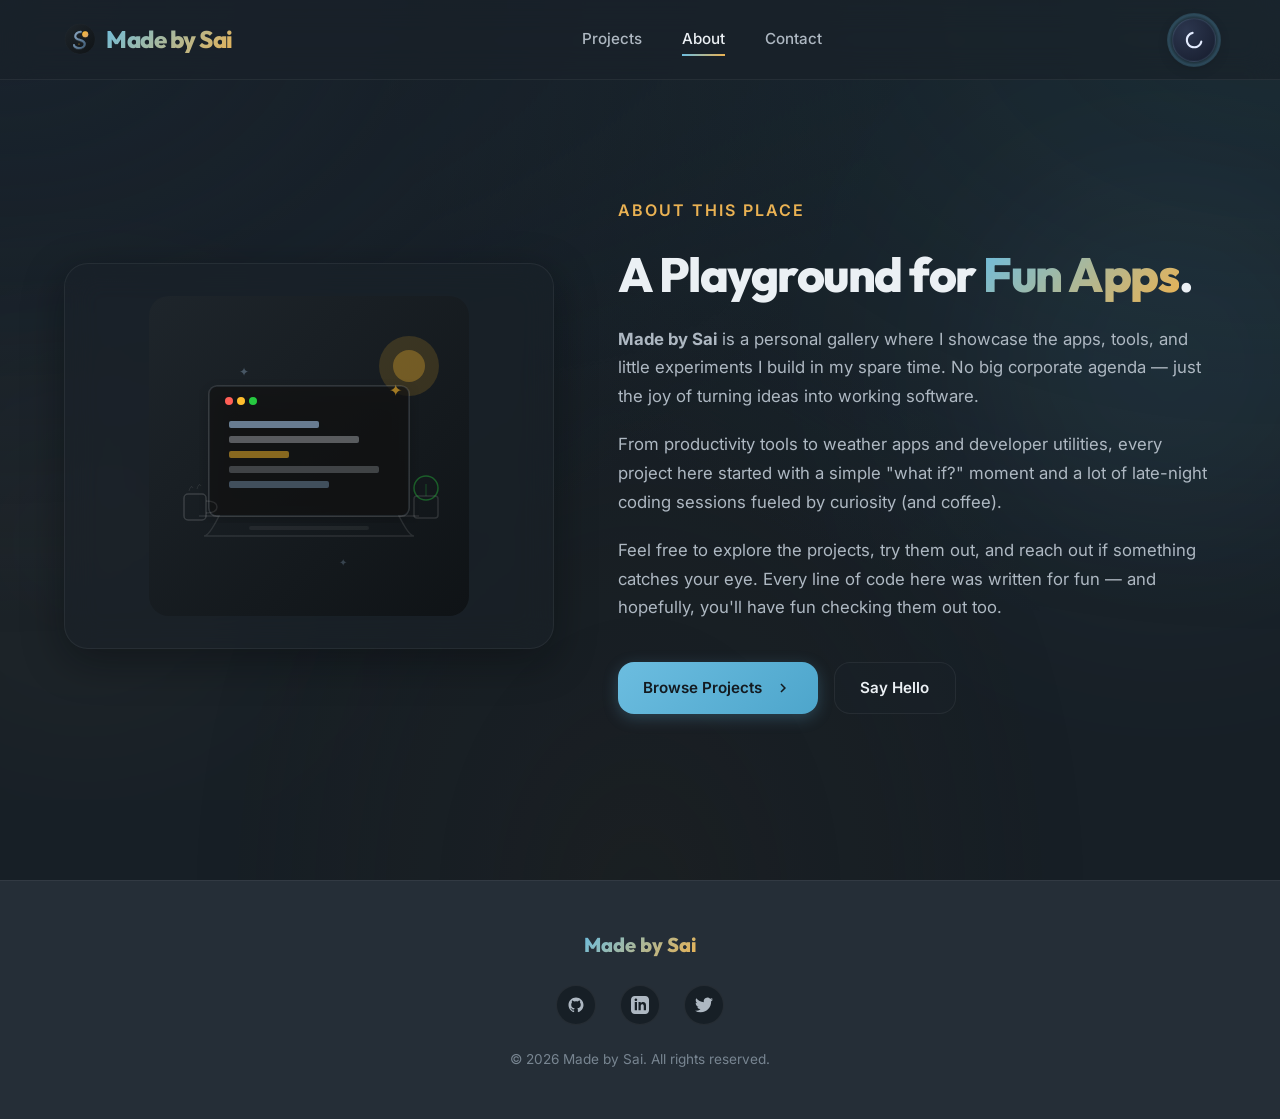
==== about.html @ c378330e "Initial commit: portfolio site" ====
<!DOCTYPE html>
<html lang="en">
<head>
  <meta charset="UTF-8">
  <meta name="viewport" content="width=device-width, initial-scale=1.0">
  <title>About | Made by Sai</title>
  <meta name="description" content="Made by Sai is a personal showcase gallery of fun apps, tools, and experiments built by Sai for the love of creating.">
  <meta name="keywords" content="about Sai, developer, fun apps, indie developer, made by sai, project showcase">
  
  <!-- Open Graph / Facebook -->
  <meta property="og:type" content="website">
  <meta property="og:url" content="https://madebysai.com/about.html">
  <meta property="og:title" content="About | Made by Sai">
  <meta property="og:description" content="Made by Sai is a personal showcase gallery of fun apps, tools, and experiments built by Sai for the love of creating.">
  <meta property="og:image" content="https://madebysai.com/assets/logo.svg">

  <!-- Twitter -->
  <meta name="twitter:card" content="summary_large_image">
  <meta name="twitter:url" content="https://madebysai.com/about.html">
  <meta name="twitter:title" content="About | Made by Sai">
  <meta name="twitter:description" content="Made by Sai is a personal showcase gallery of fun apps, tools, and experiments built by Sai for the love of creating.">
  <meta name="twitter:image" content="https://madebysai.com/assets/logo.svg">
  
  <!-- Favicon -->
  <link rel="icon" type="image/svg+xml" href="favicon.svg">
  
  <!-- CSS Stylesheets -->
  <link rel="stylesheet" href="css/variables.css">
  <link rel="stylesheet" href="css/global.css">
  <link rel="stylesheet" href="css/animations.css">
  <link rel="stylesheet" href="css/about.css">
</head>
<body>

  <!-- Sticky Glassmorphic Navbar -->
  <header class="navbar">
    <div class="container navbar-container">
      <a href="index.html" class="logo" id="nav-logo">
        <img class="nav-logo-img" src="assets/logo.svg" alt="Made by Sai Logo">
        <span>Made by Sai</span>
      </a>
      
      <!-- Navigation Links -->
      <nav class="nav-links" id="nav-links">
        <a href="index.html" class="nav-link" id="home-link">Projects</a>
        <a href="about.html" class="nav-link active" id="about-link">About</a>
        <a href="contact.html" class="nav-link" id="contact-link">Contact</a>
      </nav>
      
      <!-- Navigation Actions -->
      <div class="nav-actions">
        <button class="theme-toggle-btn" id="theme-toggle" aria-label="Toggle Theme">
          <svg class="sun-icon" viewBox="0 0 24 24">
            <path d="M12 7c-2.76 0-5 2.24-5 5s2.24 5 5 5 5-2.24 5-5-2.24-5-5-5zM2 13h2c.55 0 1-.45 1-1s-.45-1-1-1H2c-.55 0-1 .45-1 1s.45 1 1 1zm18 0h2c.55 0 1-.45 1-1s-.45-1-1-1h-2c-.55 0-1 .45-1 1s.45 1 1 1zM11 2v2c0 .55.45 1 1 1s1-.45 1-1V2c0-.55-.45-1-1-1s-1 .45-1 1zm0 18v2c0 .55.45 1 1 1s1-.45 1-1v-2c0-.55-.45-1-1-1s-1 .45-1 1zM5.99 4.58c-.39-.39-1.03-.39-1.41 0s-.39 1.03 0 1.41l1.06 1.06c.39.39 1.03.39 1.41 0s.39-1.03 0-1.41L5.99 4.58zm12.37 12.37c-.39-.39-1.03-.39-1.41 0s-.39 1.03 0 1.41l1.06 1.06c.39.39 1.03.39 1.41 0s.39-1.03 0-1.41l-1.06-1.06zm1.06-12.37c-.39-.39-1.03-.39-1.41 0l-1.06 1.06c-.39.39-.39 1.03 0 1.41s1.03.39 1.41 0l1.06-1.06c.39-.39.39-1.03 0-1.41zm-12.37 12.37c-.39-.39-1.03-.39-1.41 0l-1.06 1.06c-.39.39-.39 1.03 0 1.41s1.03.39 1.41 0l1.06-1.06c.39-.39.39-1.03 0-1.41z"/>
          </svg>
          <svg class="moon-icon" viewBox="0 0 24 24">
            <path d="M12.3 22h-.1c-5.5 0-10-4.5-10-10 0-4.7 3.3-8.8 8-9.8.7-.1 1.3.4 1.4 1.1.1.7-.4 1.3-1.1 1.4-3.4.7-5.8 3.7-5.8 7.3 0 4.1 3.4 7.5 7.5 7.5 3.6 0 6.6-2.4 7.3-5.8.1-.7.8-1.2 1.4-1.1.7.1 1.2.8 1.1 1.4-.9 4.7-5 8-9.7 8z"/>
          </svg>
        </button>
        
        <button class="menu-toggle" id="menu-toggle" aria-label="Open Mobile Menu">
          <span></span>
          <span></span>
          <span></span>
        </button>
      </div>
    </div>
  </header>

  <!-- About Section -->
  <section class="about-section">
    <div class="storm-glow about-glow-1"></div>
    <div class="storm-glow about-glow-2"></div>

    <div class="container about-grid">
      
      <!-- Left: Workstation Visual -->
      <div class="about-visual-card reveal">
        <svg xmlns="http://www.w3.org/2000/svg" viewBox="0 0 320 320">
          <defs>
            <linearGradient id="ab-grad" x1="0%" y1="0%" x2="100%" y2="100%">
              <stop offset="0%" stop-color="#1e252b" />
              <stop offset="100%" stop-color="#0f1316" />
            </linearGradient>
            <filter id="ab-shadow" x="-5%" y="-5%" width="110%" height="110%">
              <feDropShadow dx="0" dy="6" stdDeviation="10" flood-opacity="0.3"/>
            </filter>
          </defs>
          <!-- Base -->
          <rect width="320" height="320" rx="20" fill="url(#ab-grad)" />
          <circle cx="260" cy="70" r="30" fill="#fdbb2d" opacity="0.15" />
          <circle cx="260" cy="70" r="16" fill="#fdbb2d" opacity="0.3" />
          
          <!-- Laptop body -->
          <g filter="url(#ab-shadow)">
            <rect x="60" y="90" width="200" height="130" rx="8" fill="rgba(10, 15, 20, 0.7)" stroke="rgba(255,255,255,0.12)" stroke-width="1.5" />
            <circle cx="80" cy="105" r="4" fill="#ff5f56" />
            <circle cx="92" cy="105" r="4" fill="#ffbd2e" />
            <circle cx="104" cy="105" r="4" fill="#27c93f" />
            
            <!-- Code Lines -->
            <rect x="80" y="125" width="90" height="7" rx="2" fill="#8da9c4" opacity="0.7" />
            <rect x="80" y="140" width="130" height="7" rx="2" fill="white" opacity="0.3" />
            <rect x="80" y="155" width="60" height="7" rx="2" fill="#fdbb2d" opacity="0.5" />
            <rect x="80" y="170" width="150" height="7" rx="2" fill="white" opacity="0.2" />
            <rect x="80" y="185" width="100" height="7" rx="2" fill="#8da9c4" opacity="0.4" />
          </g>
          
          <!-- Laptop Base / Keyboard -->
          <path d="M 50,220 L 70,220 Q 60,240 55,240 L 265,240 Q 260,240 250,220 L 270,220" fill="none" stroke="rgba(255,255,255,0.1)" stroke-width="1.5" />
          <rect x="100" y="230" width="120" height="4" rx="2" fill="rgba(255,255,255,0.06)" />
          
          <!-- Coffee mug -->
          <rect x="35" y="198" width="22" height="26" rx="4" fill="none" stroke="rgba(255,255,255,0.15)" stroke-width="1.5" />
          <path d="M 57,205 Q 68,205 68,211 Q 68,217 57,217" fill="none" stroke="rgba(255,255,255,0.1)" stroke-width="1.5" />
          <!-- Steam lines -->
          <path d="M 40,195 Q 42,188 44,192" fill="none" stroke="rgba(255,255,255,0.08)" stroke-width="1" />
          <path d="M 48,193 Q 50,186 52,190" fill="none" stroke="rgba(255,255,255,0.08)" stroke-width="1" />
          
          <!-- Plant pot -->
          <rect x="265" y="200" width="24" height="22" rx="3" fill="none" stroke="rgba(255,255,255,0.12)" stroke-width="1.5" />
          <circle cx="277" cy="192" r="12" fill="none" stroke="#27c93f" stroke-width="1.5" opacity="0.4" />
          <line x1="277" y1="200" x2="277" y2="188" stroke="#27c93f" stroke-width="1" opacity="0.3" />
          
          <!-- Fun sparkle stars -->
          <text x="240" y="100" font-family="'Outfit', sans-serif" font-size="16" fill="#fdbb2d" opacity="0.6">✦</text>
          <text x="90" y="80" font-family="'Outfit', sans-serif" font-size="12" fill="#8da9c4" opacity="0.4">✦</text>
          <text x="190" y="270" font-family="'Outfit', sans-serif" font-size="10" fill="#8da9c4" opacity="0.3">✦</text>
        </svg>
      </div>
      
      <!-- Right: Text Content -->
      <div class="about-content-card reveal reveal-delay-1">
        <p class="about-pretitle">About This Place</p>
        <h1 class="about-title">A Playground for <span>Fun Apps</span>.</h1>
        <div class="about-text">
          <p>
            <strong>Made by Sai</strong> is a personal gallery where I showcase the apps, tools, and little experiments I build in my spare time. No big corporate agenda &mdash; just the joy of turning ideas into working software.
          </p>
          <p>
            From productivity tools to weather apps and developer utilities, every project here started with a simple "what if?" moment and a lot of late-night coding sessions fueled by curiosity (and coffee).
          </p>
          <p>
            Feel free to explore the projects, try them out, and reach out if something catches your eye. Every line of code here was written for fun &mdash; and hopefully, you'll have fun checking them out too.
          </p>
        </div>
        <div class="about-ctas">
          <a href="index.html" class="btn btn-primary btn-magnetic" id="btn-browse">
            Browse Projects
            <svg viewBox="0 0 24 24"><path d="M10 6L8.59 7.41 13.17 12l-4.58 4.59L10 18l6-6z"/></svg>
          </a>
          <a href="contact.html" class="btn btn-secondary btn-magnetic" id="btn-say-hi">Say Hello</a>
        </div>
      </div>
      
    </div>
  </section>

  <!-- Footer -->
  <footer class="footer">
    <div class="container footer-container">
      <div class="footer-logo">
        <span>Made by Sai</span>
      </div>
      <div class="footer-socials">
        <a href="https://github.com" class="social-link" target="_blank" rel="noopener noreferrer" aria-label="GitHub">
          <svg viewBox="0 0 24 24"><path d="M12 2C6.477 2 2 6.477 2 12c0 4.42 2.865 8.166 6.839 9.489.5.092.682-.217.682-.482 0-.237-.008-.866-.013-1.7-2.782.603-3.369-1.34-3.369-1.34-.454-1.156-1.11-1.464-1.11-1.464-.908-.62.069-.608.069-.608 1.003.07 1.531 1.03 1.531 1.03.892 1.529 2.341 1.087 2.91.831.092-.646.35-1.086.636-1.336-2.22-.253-4.555-1.11-4.555-4.943 0-1.091.39-1.984 1.029-2.683-.103-.253-.446-1.27.098-2.647 0 0 .84-.269 2.75 1.025A9.564 9.564 0 0112 6.844c.85.004 1.705.115 2.504.337 1.909-1.294 2.747-1.025 2.747-1.025.546 1.377.203 2.394.1 2.647.64.699 1.028 1.592 1.028 2.683 0 3.842-2.339 4.687-4.566 4.935.359.309.678.919.678 1.852 0 1.336-.012 2.415-.012 2.743 0 .267.18.579.688.481C19.137 20.162 22 16.418 22 12c0-5.523-4.523-10-10-10z"/></svg>
        </a>
        <a href="https://linkedin.com" class="social-link" target="_blank" rel="noopener noreferrer" aria-label="LinkedIn">
          <svg viewBox="0 0 24 24"><path d="M19 0h-14c-2.761 0-5 2.239-5 5v14c0 2.761 2.239 5 5 5h14c2.762 0 5-2.239 5-5v-14c0-2.761-2.238-5-5-5zm-11 19h-3v-11h3v11zm-1.5-12.268c-.966 0-1.75-.779-1.75-1.75s.784-1.75 1.75-1.75 1.75.779 1.75 1.75-.784 1.75-1.75 1.75zm13.5 12.268h-3v-5.604c0-3.368-4-3.113-4 0v5.604h-3v-11h3v1.765c1.396-2.586 7-2.777 7 2.476v6.759z"/></svg>
        </a>
        <a href="https://twitter.com" class="social-link" target="_blank" rel="noopener noreferrer" aria-label="Twitter">
          <svg viewBox="0 0 24 24"><path d="M23.953 4.57a10 10 0 01-2.825.775 4.958 4.958 0 002.163-2.723c-.951.555-2.005.959-3.127 1.184a4.92 4.92 0 00-8.384 4.482C7.69 8.095 4.067 6.13 1.64 3.162a4.822 4.822 0 00-.666 2.475c0 1.71.87 3.213 2.188 4.096a4.904 4.904 0 01-2.228-.616v.06a4.923 4.923 0 003.946 4.827 4.996 4.996 0 01-2.212.085 4.936 4.936 0 004.604 3.417 9.867 9.867 0 01-6.102 2.105c-.39 0-.779-.023-1.17-.067a13.995 13.995 0 007.557 2.209c9.053 0 13.998-7.496 13.998-13.985 0-.21 0-.42-.015-.63A9.935 9.935 0 0024 4.59z"/></svg>
        </a>
      </div>
      <p class="copyright">&copy; <span id="current-year">2026</span> Made by Sai. All rights reserved.</p>
    </div>
  </footer>

  <!-- Scripts -->
  <script type="module" src="js/main.js"></script>
  <script>
    document.getElementById('current-year').textContent = new Date().getFullYear();
  </script>
</body>
</html>
---- css/variables.css ----
/* CSS Variables - Stormy Morning Design System */

:root {
  /* Fonts */
  --font-heading: 'Outfit', -apple-system, BlinkMacSystemFont, "Segoe UI", Roboto, Helvetica, Arial, sans-serif;
  --font-body: 'Inter', -apple-system, BlinkMacSystemFont, "Segoe UI", Roboto, Helvetica, Arial, sans-serif;

  /* Theme Defaults (Dark Stormy Morning - Primary) */
  --bg-primary-hsl: 210, 24%, 12%;
  --bg-secondary-hsl: 210, 20%, 18%;
  --bg-tertiary-hsl: 210, 16%, 22%;
  
  --bg-primary: hsl(var(--bg-primary-hsl));
  --bg-secondary: hsl(var(--bg-secondary-hsl));
  --bg-tertiary: hsl(var(--bg-tertiary-hsl));

  --text-primary: hsl(210, 30%, 94%);
  --text-secondary: hsl(210, 14%, 72%);
  --text-muted: hsl(210, 10%, 52%);

  /* Cool Steel Blue / Ice Blue */
  --accent-primary: hsl(198, 65%, 65%);
  --accent-primary-hover: hsl(198, 75%, 72%);
  --accent-primary-rgb: 104, 185, 227;

  /* Soft Warm Gold/Amber (Sun breaking through storm clouds) */
  --accent-secondary: hsl(38, 78%, 62%);
  --accent-secondary-hover: hsl(38, 88%, 68%);

  /* Glassmorphism Variables */
  --glass-bg: rgba(26, 33, 40, 0.55);
  --glass-border: rgba(255, 255, 255, 0.06);
  --glass-border-hover: rgba(255, 255, 255, 0.12);
  --glass-shadow: 0 12px 40px 0 rgba(4, 7, 10, 0.4);
  --glass-blur: 16px;

  /* Base Tokens */
  --radius-sm: 8px;
  --radius-md: 16px;
  --radius-lg: 24px;
  --radius-full: 9999px;

  --transition-fast: 0.2s cubic-bezier(0.4, 0, 0.2, 1);
  --transition-normal: 0.35s cubic-bezier(0.25, 0.8, 0.25, 1);
  --transition-slow: 0.6s cubic-bezier(0.16, 1, 0.3, 1);

  --max-width: 1200px;
}

/* Light Theme (Misty Foggy Morning) Override */
[data-theme="light"] {
  --bg-primary-hsl: 210, 30%, 95%;
  --bg-secondary-hsl: 210, 25%, 88%;
  --bg-tertiary-hsl: 210, 20%, 82%;

  --bg-primary: hsl(var(--bg-primary-hsl));
  --bg-secondary: hsl(var(--bg-secondary-hsl));
  --bg-tertiary: hsl(var(--bg-tertiary-hsl));

  --text-primary: hsl(210, 24%, 15%);
  --text-secondary: hsl(210, 16%, 35%);
  --text-muted: hsl(210, 10%, 50%);

  /* Steel Blue */
  --accent-primary: hsl(200, 70%, 42%);
  --accent-primary-hover: hsl(200, 80%, 35%);
  --accent-primary-rgb: 32, 115, 162;

  /* Muted Gold */
  --accent-secondary: hsl(35, 75%, 45%);
  --accent-secondary-hover: hsl(35, 85%, 38%);

  /* Glassmorphism Light Variables */
  --glass-bg: rgba(225, 232, 238, 0.65);
  --glass-border: rgba(0, 0, 0, 0.08);
  --glass-border-hover: rgba(0, 0, 0, 0.16);
  --glass-shadow: 0 12px 32px 0 rgba(15, 25, 35, 0.08);
  --glass-blur: 16px;
}
---- css/global.css ----
/* Global Styles - Made by Sai */

/* Import Fonts directly from Google Fonts */
@import url('https://fonts.googleapis.com/css2?family=Inter:wght@300;400;500;600&family=Outfit:wght@400;500;600;700;800&display=swap');

/* CSS Reset & General Base */
*, *::before, *::after {
  box-sizing: border-box;
  margin: 0;
  padding: 0;
}

html {
  scroll-behavior: smooth;
  font-size: 16px;
}

body {
  font-family: var(--font-body);
  background-color: var(--bg-primary);
  color: var(--text-primary);
  line-height: 1.6;
  overflow-x: hidden;
  position: relative;
  transition: background-color var(--transition-normal), color var(--transition-normal);
}

/* Background mesh textures for stormy vibe */
body::before {
  content: '';
  position: fixed;
  top: 0;
  left: 0;
  width: 100vw;
  height: 100vh;
  background-image: 
    radial-gradient(at 0% 0%, hsla(210, 30%, 15%, 0.8) 0px, transparent 50%),
    radial-gradient(at 100% 0%, hsla(198, 40%, 20%, 0.5) 0px, transparent 50%),
    radial-gradient(at 50% 100%, hsla(38, 20%, 12%, 0.3) 0px, transparent 50%);
  z-index: -1;
  pointer-events: none;
  opacity: 0.8;
  transition: background-image var(--transition-normal);
}

[data-theme="light"] body::before {
  background-image: 
    radial-gradient(at 0% 0%, hsla(210, 40%, 90%, 0.8) 0px, transparent 50%),
    radial-gradient(at 100% 0%, hsla(198, 40%, 85%, 0.6) 0px, transparent 50%),
    radial-gradient(at 50% 100%, hsla(38, 30%, 92%, 0.4) 0px, transparent 50%);
}

/* Scrollbar Customization */
::-webkit-scrollbar {
  width: 10px;
}

::-webkit-scrollbar-track {
  background: var(--bg-primary);
}

::-webkit-scrollbar-thumb {
  background: var(--bg-tertiary);
  border-radius: var(--radius-full);
  border: 2px solid var(--bg-primary);
}

::-webkit-scrollbar-thumb:hover {
  background: var(--text-muted);
}

/* Typography elements */
h1, h2, h3, h4, h5, h6 {
  font-family: var(--font-heading);
  color: var(--text-primary);
  font-weight: 700;
  line-height: 1.25;
}

a {
  color: var(--accent-primary);
  text-decoration: none;
  transition: color var(--transition-fast);
}

a:hover {
  color: var(--accent-primary-hover);
}

ul {
  list-style: none;
}

img {
  max-width: 100%;
  height: auto;
  display: block;
}

button, input, textarea, select {
  font-family: inherit;
  font-size: inherit;
  color: inherit;
  background: none;
  border: none;
  outline: none;
}

/* Grid Layout & Containers */
.container {
  max-width: var(--max-width);
  margin: 0 auto;
  padding: 0 1.5rem;
  width: 100%;
  position: relative;
}

/* Navigation Header */
.navbar {
  position: sticky;
  top: 0;
  left: 0;
  width: 100%;
  height: 80px;
  background-color: var(--glass-bg);
  border-bottom: 1px solid var(--glass-border);
  backdrop-filter: blur(var(--glass-blur));
  -webkit-backdrop-filter: blur(var(--glass-blur));
  z-index: 1000;
  display: flex;
  align-items: center;
  transition: background-color var(--transition-normal), border-color var(--transition-normal);
}

.navbar-container {
  display: flex;
  justify-content: space-between;
  align-items: center;
  height: 100%;
}

.logo {
  font-family: var(--font-heading);
  font-weight: 800;
  font-size: 1.5rem;
  letter-spacing: -0.5px;
  color: var(--text-primary);
  display: flex;
  align-items: center;
  gap: 0.65rem;
}

.nav-logo-img {
  height: 32px;
  width: 32px;
  display: block;
  transition: transform var(--transition-fast);
}

.logo:hover .nav-logo-img {
  transform: rotate(12deg) scale(1.08);
}

.logo span {
  background: linear-gradient(135deg, var(--accent-primary) 0%, var(--accent-secondary) 100%);
  -webkit-background-clip: text;
  -webkit-text-fill-color: transparent;
}

.nav-links {
  display: flex;
  align-items: center;
  gap: 2.5rem;
}

.nav-link {
  font-weight: 500;
  font-size: 0.95rem;
  color: var(--text-secondary);
  position: relative;
  padding: 0.25rem 0;
}

.nav-link:hover, .nav-link.active {
  color: var(--text-primary);
}

.nav-link::after {
  content: '';
  position: absolute;
  bottom: 0;
  left: 0;
  width: 100%;
  height: 2px;
  background: linear-gradient(90deg, var(--accent-primary), var(--accent-secondary));
  transform: scaleX(0);
  transform-origin: bottom right;
  transition: transform var(--transition-fast);
}

.nav-link:hover::after, .nav-link.active::after {
  transform: scaleX(1);
  transform-origin: bottom left;
}

/* Control Panel (Theme Toggle) */
.nav-actions {
  display: flex;
  align-items: center;
  gap: 1.25rem;
}

.theme-toggle-btn {
  position: relative;
  width: 44px;
  height: 44px;
  border-radius: 50%;
  border: 1px solid var(--glass-border);
  color: var(--text-primary);
  display: flex;
  align-items: center;
  justify-content: center;
  cursor: pointer;
  overflow: visible;
  -webkit-tap-highlight-color: transparent;
  background: radial-gradient(circle at 32% 28%, hsl(222, 28%, 24%), hsl(224, 34%, 13%));
  box-shadow: 0 4px 14px rgba(0, 0, 0, 0.25);
  transition: background 0.6s ease, border-color 0.4s ease,
    box-shadow 0.5s ease, transform 0.45s cubic-bezier(0.34, 1.56, 0.64, 1);
}

[data-theme="light"] .theme-toggle-btn {
  background: radial-gradient(circle at 32% 28%, hsl(45, 96%, 78%), hsl(34, 92%, 60%));
  border-color: rgba(0, 0, 0, 0.06);
}

.theme-toggle-btn:hover {
  transform: scale(1.08) translateY(-1px);
}

.theme-toggle-btn:active {
  transform: scale(0.92);
}

/* Soft pulsing halo ring behind the button */
.theme-toggle-glow {
  position: absolute;
  inset: -6px;
  border-radius: 50%;
  pointer-events: none;
  opacity: 0.55;
  background: radial-gradient(circle, transparent 52%, rgba(var(--accent-primary-rgb), 0.5) 66%, transparent 82%);
  animation: themeHaloPulse 3.2s ease-in-out infinite;
}

[data-theme="light"] .theme-toggle-glow {
  background: radial-gradient(circle, transparent 52%, rgba(247, 184, 86, 0.7) 66%, transparent 82%);
}

.theme-toggle-btn:hover .theme-toggle-glow {
  opacity: 0.9;
}

@keyframes themeHaloPulse {
  0%, 100% { transform: scale(0.85); opacity: 0.35; }
  50% { transform: scale(1.18); opacity: 0.7; }
}

/* Click ripple burst */
.theme-toggle-burst {
  position: absolute;
  top: 50%;
  left: 50%;
  width: 8px;
  height: 8px;
  margin: -4px 0 0 -4px;
  border-radius: 50%;
  pointer-events: none;
  opacity: 0;
  background: radial-gradient(circle, rgba(255, 255, 255, 0.95), rgba(255, 255, 255, 0) 70%);
}

[data-theme="light"] .theme-toggle-burst {
  background: radial-gradient(circle, rgba(255, 246, 224, 0.95), rgba(255, 246, 224, 0) 70%);
}

.theme-toggle-btn.theme-animating .theme-toggle-burst {
  animation: themeBurst 0.65s ease-out;
}

@keyframes themeBurst {
  0% { transform: scale(0); opacity: 0.9; }
  100% { transform: scale(9); opacity: 0; }
}

/* Bouncy pop when toggled */
.theme-toggle-btn.theme-animating {
  animation: themeTogglePop 0.6s cubic-bezier(0.34, 1.56, 0.64, 1);
}

@keyframes themeTogglePop {
  0% { transform: scale(0.85) rotate(-20deg); }
  45% { transform: scale(1.16) rotate(8deg); }
  100% { transform: scale(1) rotate(0); }
}

/* Twinkling stars (only visible in dark mode) */
.theme-toggle-stars {
  position: absolute;
  inset: 0;
  pointer-events: none;
  opacity: 0;
  transition: opacity 0.6s ease;
}

.theme-toggle-stars i {
  position: absolute;
  width: 2px;
  height: 2px;
  border-radius: 50%;
  background: #fff;
  opacity: 0;
  box-shadow: 0 0 4px rgba(255, 255, 255, 0.8);
}

.theme-toggle-stars i:nth-child(1) { top: 11px; right: 11px; }
.theme-toggle-stars i:nth-child(2) { bottom: 12px; left: 13px; }
.theme-toggle-stars i:nth-child(3) { top: 15px; left: 12px; }

:root:not([data-theme="light"]) .theme-toggle-stars { opacity: 1; }

:root:not([data-theme="light"]) .theme-toggle-stars i {
  animation: themeTwinkle 2.6s ease-in-out infinite;
}

.theme-toggle-stars i:nth-child(2) { animation-delay: 0.9s; }
.theme-toggle-stars i:nth-child(3) { animation-delay: 1.7s; }

@keyframes themeTwinkle {
  0%, 100% { opacity: 0; transform: scale(0.4); }
  50% { opacity: 1; transform: scale(1); }
}

/* Sun / Moon morph */
.theme-toggle-btn svg {
  position: absolute;
  top: 50%;
  left: 50%;
  width: 20px;
  height: 20px;
  margin: -10px 0 0 -10px;
  fill: currentColor;
  transition: opacity 0.5s ease, transform 0.6s cubic-bezier(0.34, 1.56, 0.64, 1);
}

.sun-icon { color: #fff8ec; opacity: 0; transform: rotate(-130deg) scale(0.3); }
.moon-icon { color: #e4ecff; opacity: 1; transform: rotate(0) scale(1); }

[data-theme="light"] .sun-icon { opacity: 1; transform: rotate(0) scale(1); }
[data-theme="light"] .moon-icon { opacity: 0; transform: rotate(130deg) scale(0.3); }

/* Slow sun spin while in light mode */
[data-theme="light"] .theme-toggle-btn:hover .sun-icon {
  animation: themeSunSpin 8s linear infinite;
}

@keyframes themeSunSpin {
  to { transform: rotate(360deg) scale(1); }
}

@media (prefers-reduced-motion: reduce) {
  .theme-toggle-glow,
  .theme-toggle-stars i,
  .theme-toggle-btn.theme-animating,
  [data-theme="light"] .theme-toggle-btn:hover .sun-icon {
    animation: none;
  }
}

/* Responsive Hamburger Menu Button */
.menu-toggle {
  display: none;
  background-color: var(--bg-secondary);
  border: 1px solid var(--glass-border);
  width: 44px;
  height: 44px;
  border-radius: var(--radius-full);
  flex-direction: column;
  justify-content: center;
  align-items: center;
  gap: 4px;
  cursor: pointer;
}

.menu-toggle span {
  width: 18px;
  height: 2px;
  background-color: var(--text-primary);
  transition: var(--transition-fast);
}

/* Open states for menu toggler */
.menu-toggle.open span:nth-child(1) {
  transform: translateY(6px) rotate(45deg);
}
.menu-toggle.open span:nth-child(2) {
  opacity: 0;
}
.menu-toggle.open span:nth-child(3) {
  transform: translateY(-6px) rotate(-45deg);
}

/* Interactive CTA Buttons */
.btn {
  display: inline-flex;
  align-items: center;
  justify-content: center;
  gap: 0.75rem;
  padding: 0.8rem 1.6rem;
  font-weight: 600;
  border-radius: var(--radius-md);
  font-size: 0.95rem;
  cursor: pointer;
  transition: background-color var(--transition-fast), color var(--transition-fast), transform var(--transition-fast), box-shadow var(--transition-fast);
  white-space: nowrap;
}

.btn-primary {
  background: linear-gradient(135deg, var(--accent-primary) 0%, hsl(198, 55%, 55%) 100%);
  color: hsl(210, 24%, 10%);
  box-shadow: 0 4px 15px rgba(var(--accent-primary-rgb), 0.25);
}

.btn-primary:hover {
  background: linear-gradient(135deg, var(--accent-primary-hover) 0%, var(--accent-primary) 100%);
  transform: translateY(-2px);
  box-shadow: 0 6px 20px rgba(var(--accent-primary-rgb), 0.35);
  color: hsl(210, 24%, 10%);
}

.btn-secondary {
  background-color: var(--glass-bg);
  border: 1px solid var(--glass-border);
  color: var(--text-primary);
}

.btn-secondary:hover {
  background-color: var(--bg-tertiary);
  border-color: var(--glass-border-hover);
  transform: translateY(-2px);
}

.btn svg {
  width: 18px;
  height: 18px;
  fill: currentColor;
}

/* Footer Section */
.footer {
  background-color: var(--bg-secondary);
  border-top: 1px solid var(--glass-border);
  padding: 3rem 0;
  margin-top: 5rem;
  text-align: center;
  transition: background-color var(--transition-normal), border-color var(--transition-normal);
}

.footer-container {
  display: flex;
  flex-direction: column;
  align-items: center;
  gap: 1.5rem;
}

.footer-logo {
  font-family: var(--font-heading);
  font-weight: 800;
  font-size: 1.25rem;
  color: var(--text-primary);
}

.footer-logo span {
  background: linear-gradient(135deg, var(--accent-primary) 0%, var(--accent-secondary) 100%);
  -webkit-background-clip: text;
  -webkit-text-fill-color: transparent;
}

.footer-socials {
  display: flex;
  gap: 1.5rem;
}

.social-link {
  color: var(--text-secondary);
  width: 40px;
  height: 40px;
  border-radius: var(--radius-full);
  background-color: var(--bg-primary);
  border: 1px solid var(--glass-border);
  display: flex;
  align-items: center;
  justify-content: center;
  transition: transform var(--transition-fast), color var(--transition-fast), border-color var(--transition-fast);
}

.social-link:hover {
  color: var(--accent-primary);
  border-color: var(--accent-primary);
  transform: translateY(-3px);
}

.social-link svg {
  width: 18px;
  height: 18px;
  fill: currentColor;
}

.copyright {
  font-size: 0.85rem;
  color: var(--text-muted);
}

/* Toast Notification Styles */
.toast-container {
  position: fixed;
  bottom: 2rem;
  right: 2rem;
  display: flex;
  flex-direction: column;
  gap: 0.75rem;
  z-index: 9999;
}

.toast {
  background-color: var(--glass-bg);
  border: 1px solid var(--glass-border);
  color: var(--text-primary);
  padding: 1rem 1.5rem;
  border-radius: var(--radius-md);
  box-shadow: var(--glass-shadow);
  backdrop-filter: blur(var(--glass-blur));
  -webkit-backdrop-filter: blur(var(--glass-blur));
  display: flex;
  align-items: center;
  gap: 0.75rem;
  animation: fadeInUp 0.4s cubic-bezier(0.16, 1, 0.3, 1) forwards;
  min-width: 280px;
}

.toast-success {
  border-left: 4px solid var(--accent-primary);
}

.toast-success svg {
  color: var(--accent-primary);
  fill: currentColor;
  width: 20px;
  height: 20px;
}

/* Mobile responsive navigation rules */
@media (max-width: 768px) {
  .menu-toggle {
    display: flex;
  }

  .nav-links {
    position: fixed;
    top: 80px;
    left: 0;
    width: 100%;
    height: calc(100vh - 80px);
    background-color: var(--bg-primary);
    flex-direction: column;
    padding: 3rem 1.5rem;
    gap: 2rem;
    align-items: center;
    transform: translateY(-100%);
    opacity: 0;
    pointer-events: none;
    transition: transform var(--transition-normal), opacity var(--transition-normal);
    z-index: 999;
    border-top: 1px solid var(--glass-border);
  }

  .nav-links.open {
    transform: translateY(0);
    opacity: 1;
    pointer-events: all;
  }

  .nav-actions {
    margin-right: 0.5rem;
  }
}
---- css/animations.css ----
/* CSS Animations - Stormy Morning Theme */

/* Hover & Keyframe Animations */
@keyframes fadeInUp {
  from {
    opacity: 0;
    transform: translateY(30px);
    filter: blur(4px);
  }
  to {
    opacity: 1;
    transform: translateY(0);
    filter: blur(0);
  }
}

@keyframes fadeInDown {
  from {
    opacity: 0;
    transform: translateY(-20px);
    filter: blur(4px);
  }
  to {
    opacity: 1;
    transform: translateY(0);
    filter: blur(0);
  }
}

@keyframes fadeIn {
  from {
    opacity: 0;
  }
  to {
    opacity: 1;
  }
}

@keyframes float {
  0% {
    transform: translateY(0px);
  }
  50% {
    transform: translateY(-10px);
  }
  100% {
    transform: translateY(0px);
  }
}

@keyframes pulse-glow {
  0%, 100% {
    opacity: 0.2;
    transform: scale(1);
  }
  50% {
    opacity: 0.4;
    transform: scale(1.05);
  }
}

@keyframes shimmer {
  0% {
    background-position: -200% 0;
  }
  100% {
    background-position: 200% 0;
  }
}

@keyframes scaleUp {
  from {
    opacity: 0;
    transform: scale(0.95);
  }
  to {
    opacity: 1;
    transform: scale(1);
  }
}

/* Scroll Reveal Classes (Driven by JS IntersectionObserver) */
.reveal {
  opacity: 0;
  transform: translateY(30px);
  filter: blur(4px);
  transition: opacity var(--transition-slow), transform var(--transition-slow), filter var(--transition-slow);
}

.reveal.active {
  opacity: 1;
  transform: translateY(0);
  filter: blur(0);
}

/* Stagger delays for lists */
.reveal-delay-1 { transition-delay: 0.1s; }
.reveal-delay-2 { transition-delay: 0.2s; }
.reveal-delay-3 { transition-delay: 0.3s; }
.reveal-delay-4 { transition-delay: 0.4s; }
.reveal-delay-5 { transition-delay: 0.5s; }

/* Float utility */
.animated-float {
  animation: float 6s ease-in-out infinite;
}

/* Dynamic glow elements for "Sun break-through" background feel */
.storm-glow {
  position: absolute;
  border-radius: 50%;
  filter: blur(120px);
  z-index: 0;
  pointer-events: none;
  mix-blend-mode: screen;
  animation: pulse-glow 8s ease-in-out infinite;
}

/* Shimmer Loading Skeleton */
.skeleton {
  background: linear-gradient(90deg, 
    var(--bg-secondary) 25%, 
    var(--bg-tertiary) 37%, 
    var(--bg-secondary) 63%
  );
  background-size: 200% 100%;
  animation: shimmer 1.5s infinite linear;
  border-radius: var(--radius-sm);
  color: transparent !important;
}

/* Custom micro-interactions */
.btn-magnetic {
  position: relative;
  transition: transform var(--transition-fast);
}

.btn-magnetic:hover {
  transform: translateY(-2px);
}

.btn-magnetic:active {
  transform: translateY(1px);
}

.hover-underline {
  position: relative;
}

.hover-underline::after {
  content: '';
  position: absolute;
  width: 100%;
  transform: scaleX(0);
  height: 2px;
  bottom: -4px;
  left: 0;
  background-color: var(--accent-primary);
  transform-origin: bottom right;
  transition: transform var(--transition-fast);
}

.hover-underline:hover::after {
  transform: scaleX(1);
  transform-origin: bottom left;
}

/* Cursor typing effect blinking keyframe */
@keyframes blink {
  50% { border-color: transparent; }
}

.typing-cursor {
  border-right: 2px solid var(--accent-secondary);
  animation: blink 0.75s step-end infinite;
}
---- css/about.css ----
/* About Page Styles - Made by Sai */

.about-section {
  padding: 6rem 0 4rem 0;
  position: relative;
  overflow: hidden;
  min-height: 80vh;
  display: flex;
  align-items: center;
}

/* Ambient glow blobs for about page */
.about-glow-1 {
  width: 350px;
  height: 350px;
  background-color: hsla(198, 65%, 65%, 0.1);
  top: 15%;
  right: -5%;
}

.about-glow-2 {
  width: 300px;
  height: 300px;
  background-color: hsla(38, 78%, 62%, 0.06);
  bottom: 15%;
  left: -5%;
}

.about-grid {
  display: grid;
  grid-template-columns: 4.5fr 5.5fr;
  gap: 4rem;
  align-items: center;
  position: relative;
  z-index: 1;
}

/* Workstation Vector Frame */
.about-visual-card {
  background-color: var(--glass-bg);
  border: 1px solid var(--glass-border);
  border-radius: var(--radius-lg);
  padding: 2rem;
  box-shadow: var(--glass-shadow);
  backdrop-filter: blur(var(--glass-blur));
  -webkit-backdrop-filter: blur(var(--glass-blur));
  display: flex;
  align-items: center;
  justify-content: center;
  width: 100%;
  animation: scaleUp 0.6s cubic-bezier(0.16, 1, 0.3, 1) forwards;
}

.about-visual-card:hover {
  border-color: var(--glass-border-hover);
}

.about-visual-card svg {
  width: 100%;
  height: auto;
  max-width: 320px;
}

/* Text details column */
.about-content-card {
  display: flex;
  flex-direction: column;
  gap: 1.5rem;
  animation: fadeInUp 0.8s cubic-bezier(0.16, 1, 0.3, 1) forwards;
}

.about-pretitle {
  font-size: 1rem;
  font-weight: 600;
  color: var(--accent-secondary);
  text-transform: uppercase;
  letter-spacing: 2px;
}

.about-title {
  font-size: clamp(2rem, 5vw, 3rem);
  font-weight: 800;
  letter-spacing: -1.5px;
  line-height: 1.1;
}

.about-title span {
  background: linear-gradient(135deg, var(--accent-primary) 0%, var(--accent-secondary) 100%);
  -webkit-background-clip: text;
  -webkit-text-fill-color: transparent;
}

.about-text {
  color: var(--text-secondary);
  font-size: 1.05rem;
  line-height: 1.7;
}

.about-text p {
  margin-bottom: 1.25rem;
}

.about-text p:last-child {
  margin-bottom: 0;
}

.about-ctas {
  display: flex;
  gap: 1rem;
  margin-top: 1rem;
}

/* Responsive adjustments */
@media (max-width: 992px) {
  .about-grid {
    grid-template-columns: 1fr;
    gap: 3rem;
    text-align: center;
  }
  
  .about-visual-card {
    max-width: 400px;
    margin: 0 auto;
  }
  
  .about-ctas {
    justify-content: center;
  }
}
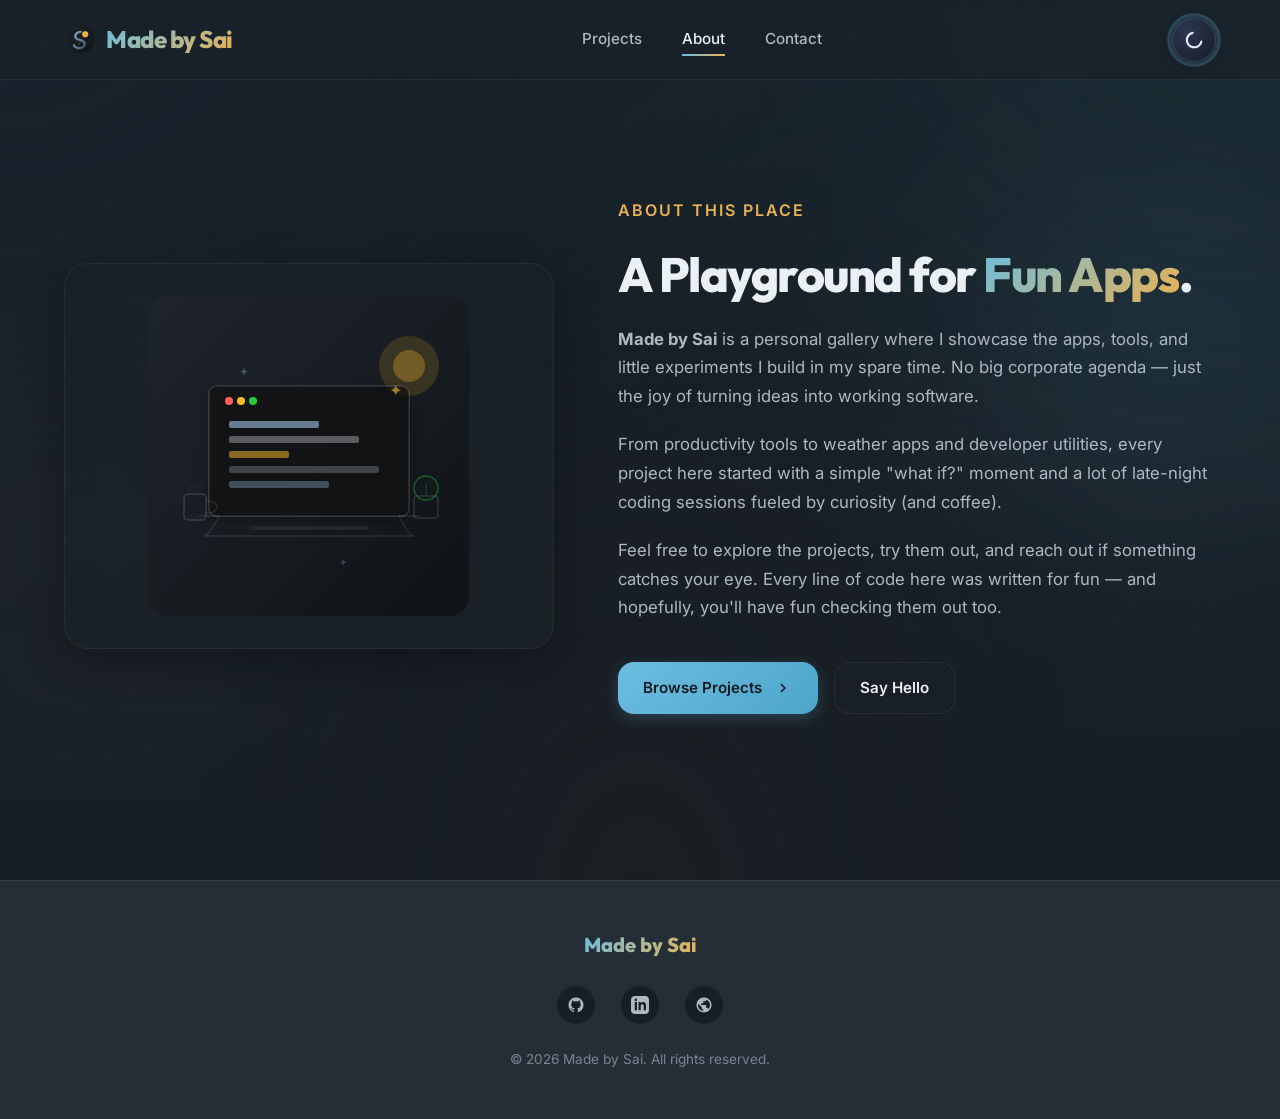
==== commit 18834fbb: "Update footer social links" ====
--- a/about.html
+++ b/about.html
@@ -163,14 +163,14 @@
         <span>Made by Sai</span>
       </div>
       <div class="footer-socials">
-        <a href="https://github.com" class="social-link" target="_blank" rel="noopener noreferrer" aria-label="GitHub">
+        <a href="https://github.com/swhn" class="social-link" target="_blank" rel="noopener noreferrer" aria-label="GitHub">
           <svg viewBox="0 0 24 24"><path d="M12 2C6.477 2 2 6.477 2 12c0 4.42 2.865 8.166 6.839 9.489.5.092.682-.217.682-.482 0-.237-.008-.866-.013-1.7-2.782.603-3.369-1.34-3.369-1.34-.454-1.156-1.11-1.464-1.11-1.464-.908-.62.069-.608.069-.608 1.003.07 1.531 1.03 1.531 1.03.892 1.529 2.341 1.087 2.91.831.092-.646.35-1.086.636-1.336-2.22-.253-4.555-1.11-4.555-4.943 0-1.091.39-1.984 1.029-2.683-.103-.253-.446-1.27.098-2.647 0 0 .84-.269 2.75 1.025A9.564 9.564 0 0112 6.844c.85.004 1.705.115 2.504.337 1.909-1.294 2.747-1.025 2.747-1.025.546 1.377.203 2.394.1 2.647.64.699 1.028 1.592 1.028 2.683 0 3.842-2.339 4.687-4.566 4.935.359.309.678.919.678 1.852 0 1.336-.012 2.415-.012 2.743 0 .267.18.579.688.481C19.137 20.162 22 16.418 22 12c0-5.523-4.523-10-10-10z"/></svg>
         </a>
-        <a href="https://linkedin.com" class="social-link" target="_blank" rel="noopener noreferrer" aria-label="LinkedIn">
+        <a href="https://www.linkedin.com/in/saiwaihlyanhtun" class="social-link" target="_blank" rel="noopener noreferrer" aria-label="LinkedIn">
           <svg viewBox="0 0 24 24"><path d="M19 0h-14c-2.761 0-5 2.239-5 5v14c0 2.761 2.239 5 5 5h14c2.762 0 5-2.239 5-5v-14c0-2.761-2.238-5-5-5zm-11 19h-3v-11h3v11zm-1.5-12.268c-.966 0-1.75-.779-1.75-1.75s.784-1.75 1.75-1.75 1.75.779 1.75 1.75-.784 1.75-1.75 1.75zm13.5 12.268h-3v-5.604c0-3.368-4-3.113-4 0v5.604h-3v-11h3v1.765c1.396-2.586 7-2.777 7 2.476v6.759z"/></svg>
         </a>
-        <a href="https://twitter.com" class="social-link" target="_blank" rel="noopener noreferrer" aria-label="Twitter">
-          <svg viewBox="0 0 24 24"><path d="M23.953 4.57a10 10 0 01-2.825.775 4.958 4.958 0 002.163-2.723c-.951.555-2.005.959-3.127 1.184a4.92 4.92 0 00-8.384 4.482C7.69 8.095 4.067 6.13 1.64 3.162a4.822 4.822 0 00-.666 2.475c0 1.71.87 3.213 2.188 4.096a4.904 4.904 0 01-2.228-.616v.06a4.923 4.923 0 003.946 4.827 4.996 4.996 0 01-2.212.085 4.936 4.936 0 004.604 3.417 9.867 9.867 0 01-6.102 2.105c-.39 0-.779-.023-1.17-.067a13.995 13.995 0 007.557 2.209c9.053 0 13.998-7.496 13.998-13.985 0-.21 0-.42-.015-.63A9.935 9.935 0 0024 4.59z"/></svg>
+        <a href="https://swhtun.com" class="social-link" target="_blank" rel="noopener noreferrer" aria-label="Blog">
+          <svg viewBox="0 0 24 24"><path d="M12 2C6.48 2 2 6.48 2 12s4.48 10 10 10 10-4.48 10-10S17.52 2 12 2zm-1 17.93c-3.95-.49-7-3.85-7-7.93 0-.62.08-1.21.21-1.79L9 15v1c0 1.1.9 2 2 2v1.93zm6.9-2.54c-.26-.81-1-1.39-1.9-1.39h-1v-3c0-.55-.45-1-1-1H8v-2h2c.55 0 1-.45 1-1V7h2c1.1 0 2-.9 2-2v-.41c2.93 1.19 5 4.06 5 7.41 0 2.08-.8 3.97-2.1 5.39z"/></svg>
         </a>
       </div>
       <p class="copyright">&copy; <span id="current-year">2026</span> Made by Sai. All rights reserved.</p>
